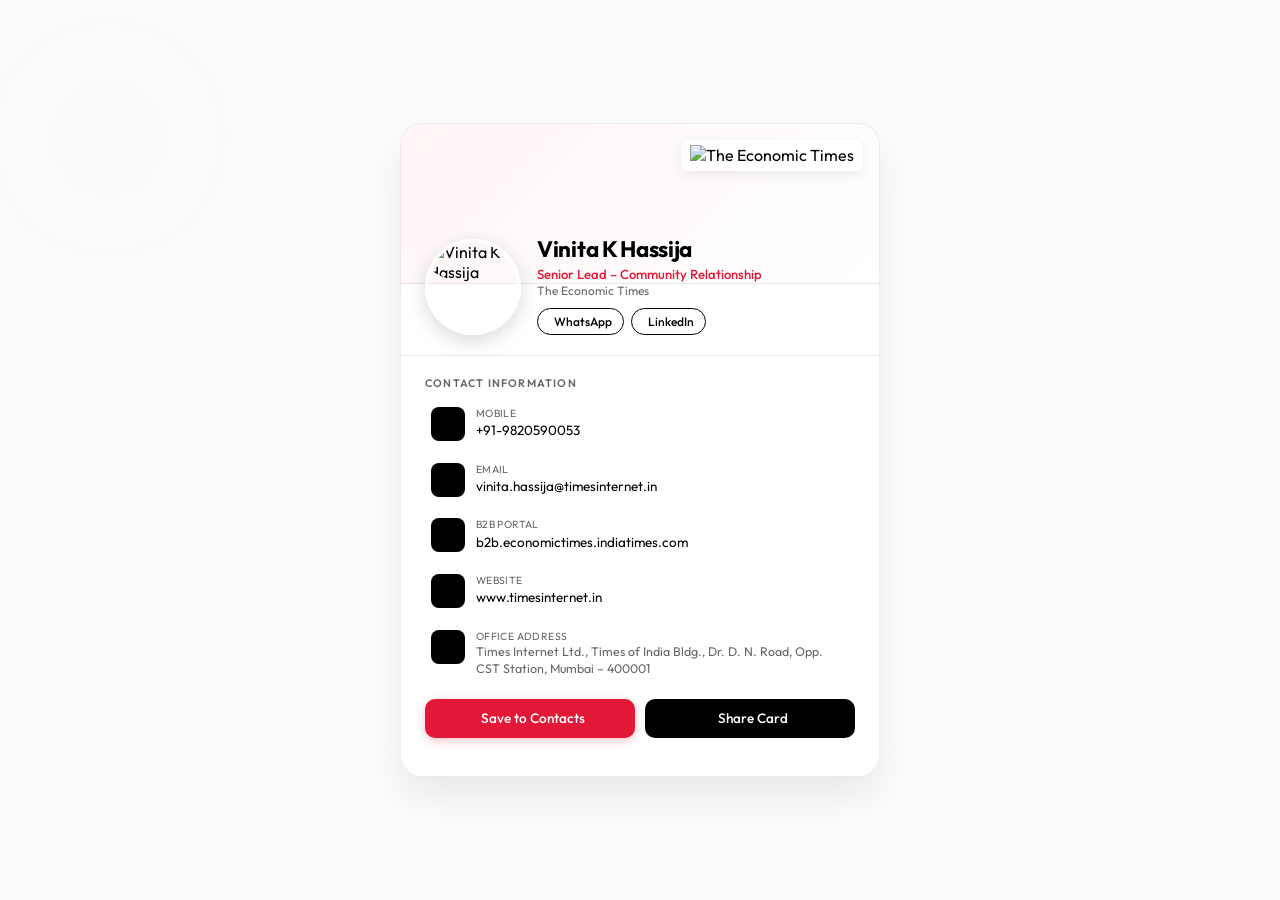
==== index.html @ 75faa5fb "Refine branding (remove Verticals) and optimize for no-scroll mobile layout" ====
<!DOCTYPE html>
<html lang="en">

<head>
    <meta charset="UTF-8">
    <meta name="viewport" content="width=device-width, initial-scale=1.0">
    <title>Vinita K Hassija - Digital Card</title>
    <meta name="description"
        content="Digital Visiting Card for Vinita K Hassija, Senior Lead - Community Relationship at The Economic Times.">
    
    <!-- Social Sharing Metadata -->
    <meta property="og:title" content="Vinita K Hassija - Digital Card">
    <meta property="og:description" content="Senior Lead - Community Relationship at The Economic Times.">
    <meta property="og:image" content="https://vinita-dc.vercel.app/profile.jpg">
    <meta property="og:url" content="https://vinita-dc.vercel.app/">
    <meta name="twitter:card" content="summary_large_image">

    <link rel="preconnect" href="https://fonts.googleapis.com">
    <link rel="preconnect" href="https://fonts.gstatic.com" crossorigin>
    <link href="https://fonts.googleapis.com/css2?family=Outfit:wght@300;400;500;600;700&display=swap" rel="stylesheet">
    <script src="https://unpkg.com/@phosphor-icons/web"></script>
    <link rel="stylesheet" href="index.css">
</head>

<body>

    <div class="bg-orb orb-1"></div>
    <div class="bg-orb orb-2"></div>

    <main class="card-wrapper">

        <!-- COVER PHOTO + PROFILE HEADER -->
        <div class="cover-section">
            <div class="cover-bg">
                <img src="https://vinita-dc.vercel.app/profile.jpg" alt="cover" class="cover-img-blur">
                <div class="cover-overlay"></div>
                <!-- ET Badge -->
                <div class="et-badge">
                    <img src="https://vinita-dc.vercel.app/et-logo.png" alt="The Economic Times"
                        class="et-logo-img-cover">
                </div>
            </div>

            <!-- Profile row: photo left + name/title right -->
            <div class="profile-row">
                <div class="avatar-wrap">
                    <img src="https://vinita-dc.vercel.app/profile.jpg" alt="Vinita K Hassija" class="avatar">
                </div>
                <div class="identity">
                    <h1 class="name">Vinita K Hassija</h1>
                    <h2 class="designation">Senior Lead – Community Relationship</h2>
                    <p class="department">The Economic Times</p>
                    <!-- Quick action pills -->
                    <div class="quick-pills">
                        <a href="https://wa.me/919820590053" target="_blank" class="pill pill-ghost">
                            <i class="ph ph-whatsapp-logo"></i> WhatsApp
                        </a>
                        <a href="https://www.linkedin.com/in/vinita-hassija-11175718" target="_blank"
                            class="pill pill-ghost">
                            <i class="ph ph-linkedin-logo"></i> LinkedIn
                        </a>
                    </div>
                </div>
            </div>
        </div>

        <!-- BODY: Two-column layout -->
        <div class="card-body">

            <!-- LEFT: Contact Details -->
            <div class="col-left">
                <div class="section-title">Contact Information</div>

                <div class="detail-item">
                    <div class="icon-box"><i class="ph ph-phone"></i></div>
                    <div class="detail-text">
                        <span class="label">Mobile</span>
                        <a href="tel:+919820590053" class="value">+91-9820590053</a>
                    </div>
                </div>

                <div class="detail-item">
                    <div class="icon-box"><i class="ph ph-envelope-simple"></i></div>
                    <div class="detail-text">
                        <span class="label">Email</span>
                        <a href="mailto:vinita.hassija@timesinternet.in"
                            class="value">vinita.hassija@timesinternet.in</a>
                    </div>
                </div>

                <div class="detail-item">
                    <div class="icon-box"><i class="ph ph-globe"></i></div>
                    <div class="detail-text">
                        <span class="label">B2B Portal</span>
                        <a href="https://b2b.economictimes.indiatimes.com/" target="_blank"
                            class="value">b2b.economictimes.indiatimes.com</a>
                    </div>
                </div>

                <div class="detail-item">
                    <div class="icon-box"><i class="ph ph-globe-simple"></i></div>
                    <div class="detail-text">
                        <span class="label">Website</span>
                        <a href="http://www.timesinternet.in" target="_blank" class="value">www.timesinternet.in</a>
                    </div>
                </div>

                <div class="detail-item">
                    <div class="icon-box"><i class="ph ph-map-pin"></i></div>
                    <div class="detail-text">
                        <span class="label">Office Address</span>
                        <span class="value address">Times Internet Ltd., Times of India Bldg., Dr. D. N. Road, Opp. CST
                            Station, Mumbai – 400001</span>
                    </div>
                </div>
                <div class="detail-item" style="border: none; margin-top: 1rem; padding: 0;">
                    <button id="saveContactBtn" class="cta-btn cta-primary" style="margin-bottom: 0.5rem;">
                        <i class="ph ph-user-plus"></i> Save to Contacts
                    </button>
                    <button id="shareCardBtn" class="cta-btn cta-secondary">
                        <i class="ph ph-share-network"></i> Share Card
                    </button>
                </div>
            </div>


        </div>

    </main>

    <script src="script.js"></script>
</body>

</html>
---- index.css ----
/* ===========================
   VINITAK.CSS — Layout 2
   Cover Photo + Two-Column
   =========================== */
* { margin: 0; padding: 0; box-sizing: border-box; }

:root {
    --red: #e31837;
    --red-dark: #b8142c;
    --bg: #fcfcfc;
    --card-bg: #ffffff;
    --border: rgba(0, 0, 0, 0.08);
    --text: #000000;
    --muted: #666666;
    --shadow: 0 20px 40px rgba(0, 0, 0, 0.08);
}

body {
    font-family: 'Outfit', sans-serif;
    background: var(--bg);
    color: var(--text);
    min-height: 100vh;
    display: flex;
    align-items: center;
    justify-content: center;
    -webkit-font-smoothing: antialiased;
    overflow-x: hidden;
    position: relative;
}

a { color: inherit; text-decoration: none; }

/* Orbs */
.bg-orb {
    position: fixed; border-radius: 50%; filter: blur(90px);
    z-index: -1; opacity: 0.45;
    animation: float 12s infinite ease-in-out alternate;
}
.orb-1 {
    width: 420px; height: 420px;
    background: radial-gradient(circle, rgba(227,24,55,0.06) 0%, transparent 70%);
    top: -8%; left: -8%;
}
.orb-2 {
    width: 480px; height: 480px;
    background: radial-gradient(circle, rgba(0,0,0,0.03) 0%, transparent 70%);
    bottom: -10%; right: -8%;
    animation-delay: -6s;
}
@keyframes float {
    to { transform: translate(25px, 35px) scale(1.07); }
}

/* Card wrapper */
.card-wrapper {
    width: 100%;
    max-width: 480px; /* Tightened from 720px for a cleaner single-column look */
    background: var(--card-bg);
    border: 1px solid var(--border);
    border-radius: 22px;
    overflow: hidden;
    box-shadow: var(--shadow);
    margin: 1.5rem 1rem;
    animation: rise 0.6s cubic-bezier(0.16, 1, 0.3, 1);
}
@keyframes rise {
    from { opacity: 0; transform: translateY(36px); }
    to   { opacity: 1; transform: translateY(0); }
}

/* ---- COVER SECTION ---- */
.cover-section {
    position: relative;
}

.cover-bg {
    height: 160px;
    position: relative;
    overflow: hidden;
    background: linear-gradient(135deg, #fff5f6 0%, #ffffff 100%);
    border-bottom: 1px solid var(--border);
}

.cover-img-blur {
    display: none;
}

.cover-overlay {
    position: absolute; inset: 0;
    background: radial-gradient(circle at top right, rgba(255,255,255,0.1), transparent);
}

/* ET Badge */
.et-badge {
    position: absolute;
    top: 1rem; right: 1rem;
    z-index: 2;
    background: #ffffff;
    padding: 0.3rem 0.55rem;
    border-radius: 6px;
    box-shadow: 0 4px 12px rgba(0,0,0,0.08);
}

/* ET Logo image */
.et-logo-img-cover {
    height: 22px;
    width: auto;
    display: block;
}

/* Profile row (overlaps cover) */
.profile-row {
    display: flex;
    margin-top: -48px; /* Slightly adjusted for better alignment */
    align-items: center; /* Center-align photo with name text */
    gap: 1rem;
    padding: 0 1.5rem 1rem;
    position: relative;
    z-index: 2;
}

.avatar-wrap {
    width: 96px; height: 96px;
    flex-shrink: 0;
    border-radius: 50%;
    border: 3px solid #ffffff;
    overflow: hidden;
    box-shadow: 0 6px 20px rgba(0,0,0,0.15);
}
.avatar {
    width: 100%; height: 100%;
    object-fit: cover;
    object-position: center;
    border-radius: 50%;
}

.identity {
    padding-bottom: 4px;
    flex: 1;
}
.name {
    font-size: 1.4rem;
    font-weight: 700;
    letter-spacing: -0.3px;
    line-height: 1.2;
    margin-bottom: 0.2rem;
}
.designation {
    font-size: 0.82rem;
    font-weight: 500;
    color: var(--red);
    margin-bottom: 0.1rem;
}
.department {
    font-size: 0.75rem;
    color: var(--muted);
    margin-bottom: 0.6rem;
}

/* Quick pills */
.quick-pills {
    display: flex;
    flex-wrap: wrap;
    gap: 0.4rem;
}
@media (max-width: 560px) {
    .quick-pills {
        display: grid;
        grid-template-columns: 1fr 1fr;
        gap: 0.5rem;
    }
    .pill {
        justify-content: center;
        padding: 0.5rem;
    }
}
.pill {
    display: inline-flex;
    align-items: center;
    gap: 0.3rem;
    padding: 0.3rem 0.7rem;
    border-radius: 20px;
    font-size: 0.75rem;
    font-weight: 500;
    transition: all 0.25s;
}
.pill i { 
    font-size: 0.9rem;
    color: inherit; /* Ensure icon uses parent text color */
}
.pill-red {
    background: var(--red);
    color: white;
}
.pill-red:hover { background: var(--red-dark); }
.pill-ghost {
    background: #ffffff;
    border: 1.5px solid #000000;
    color: #000000;
}
.pill-ghost:hover { background: #000000; color: #ffffff; }

/* Horizontal rule */
.card-body {
    display: grid;
    grid-template-columns: 1fr; /* Single column for clean desktop look */
    gap: 0;
    border-top: 1px solid var(--border);
}

/* ---- LEFT COLUMN ---- */
.col-left {
    padding: 1.25rem 1.5rem;
}

/* ---- RIGHT COLUMN ---- */
.col-right {
    padding: 1.25rem 1.5rem 1.25rem 1.25rem;
    display: flex;
    flex-direction: column;
}

.section-title {
    font-size: 0.68rem;
    text-transform: uppercase;
    letter-spacing: 1.2px;
    color: var(--muted);
    margin-bottom: 0.75rem;
    font-weight: 600;
}

/* Detail rows */
.detail-item {
    display: flex;
    align-items: flex-start;
    gap: 0.65rem;
    margin-bottom: 0.65rem;
    padding: 0.35rem 0.4rem;
    border-radius: 9px;
    transition: background 0.2s;
}
.detail-item:hover { background: rgba(0,0,0,0.03); }

.icon-box {
    width: 34px; height: 34px;
    display: flex; align-items: center; justify-content: center;
    background: #000000;
    border-radius: 8px;
    color: #ffffff;
    font-size: 1.1rem;
    flex-shrink: 0;
}
.detail-text { display: flex; flex-direction: column; gap: 0.08rem; }
.label {
    font-size: 0.65rem;
    color: var(--muted);
    text-transform: uppercase;
    letter-spacing: 0.4px;
}
.value {
    font-size: 0.84rem;
    color: var(--text);
    line-height: 1.35;
    transition: color 0.2s;
}
a.value:hover { color: var(--red); }
.value.address { font-size: 0.78rem; color: var(--muted); }

/* Social grid */
.social-grid {
    display: grid;
    grid-template-columns: 1fr 1fr;
    gap: 0.5rem;
}
.social-tile {
    display: flex;
    align-items: center;
    gap: 0.5rem;
    padding: 0.5rem 0.65rem;
    background: #ffffff;
    border: 1.5px solid #000000;
    border-radius: 10px;
    font-size: 0.78rem;
    color: #000000;
    transition: all 0.25s;
}
.social-tile i { font-size: 1.1rem; color: #000000; }
.social-tile:hover {
    background: var(--red);
    border-color: var(--red);
    color: white;
    transform: translateY(-2px);
    box-shadow: 0 4px 12px rgba(227,24,55,0.3);
}
.social-tile:hover i { color: white; }

/* CTA buttons */
.cta-btn {
    width: 100%;
    padding: 0.65rem;
    border-radius: 10px;
    font-family: inherit;
    font-size: 0.85rem;
    font-weight: 500;
    cursor: pointer;
    display: flex;
    align-items: center;
    justify-content: center;
    gap: 0.4rem;
    border: none;
    margin-bottom: 0.5rem;
    transition: all 0.25s;
}
.cta-primary {
    background: var(--red);
    color: white;
    box-shadow: 0 3px 10px rgba(227,24,55,0.25);
}
.cta-primary:hover {
    background: var(--red-dark);
    box-shadow: 0 5px 14px rgba(227,24,55,0.4);
}
.cta-secondary {
    background: #000000;
    color: #ffffff;
    border: none;
}
.cta-secondary:hover { background: #333333; }

/* Switch layout link */
.switch-link {
    display: flex;
    align-items: center;
    justify-content: center;
    gap: 0.35rem;
    margin-top: auto;
    padding-top: 0.75rem;
    font-size: 0.75rem;
    color: var(--muted);
    transition: color 0.2s;
}
.switch-link:hover { color: var(--red); }

/* ---- RESPONSIVE ---- */
@media (max-width: 560px) {
    .card-body {
        grid-template-columns: 1fr;
    }
    .col-left { border-right: none; border-bottom: 1px solid var(--border); padding: 1rem 1.25rem; }
    .col-right { padding: 1rem 1.25rem; }
    
    .profile-row { 
        flex-wrap: wrap;
        align-items: center;
        padding: 0 1.25rem 0.75rem; /* Reduced bottom padding */
        margin-top: -45px; /* Slightly less overlap to save space */
    }
    .avatar-wrap {
        width: 80px; height: 80px;
        border-width: 2px;
    }
    .identity {
        padding-bottom: 0;
        margin-top: -45px; /* Adjusted to match profile row */
        color: #ffffff;
    }
    .identity .name { color: #000000; }
    .identity .designation { color: var(--red); }
    .identity .department { color: #555555; }

    .name { font-size: 1.25rem; }
    .designation { font-size: 0.75rem; }
    .department { font-size: 0.7rem; }
    
    .quick-pills {
        width: 100%;
        display: flex;
        gap: 0.5rem;
        margin-top: 1rem;
    }
    .pill {
        justify-content: center;
        padding: 0.55rem;
    }
    
    .card-wrapper { 
        margin: 0; 
        border-radius: 0; 
        max-width: 100%; 
        max-height: 100vh;
        display: flex;
        flex-direction: column;
    }
    .card-body {
        overflow-y: hidden; /* Prevent body scroll */
    }
    .col-left {
        padding: 0.75rem 1.25rem; /* Reduced padding */
    }
    .detail-item {
        margin-bottom: 0.4rem; /* Tighter items */
    }
}
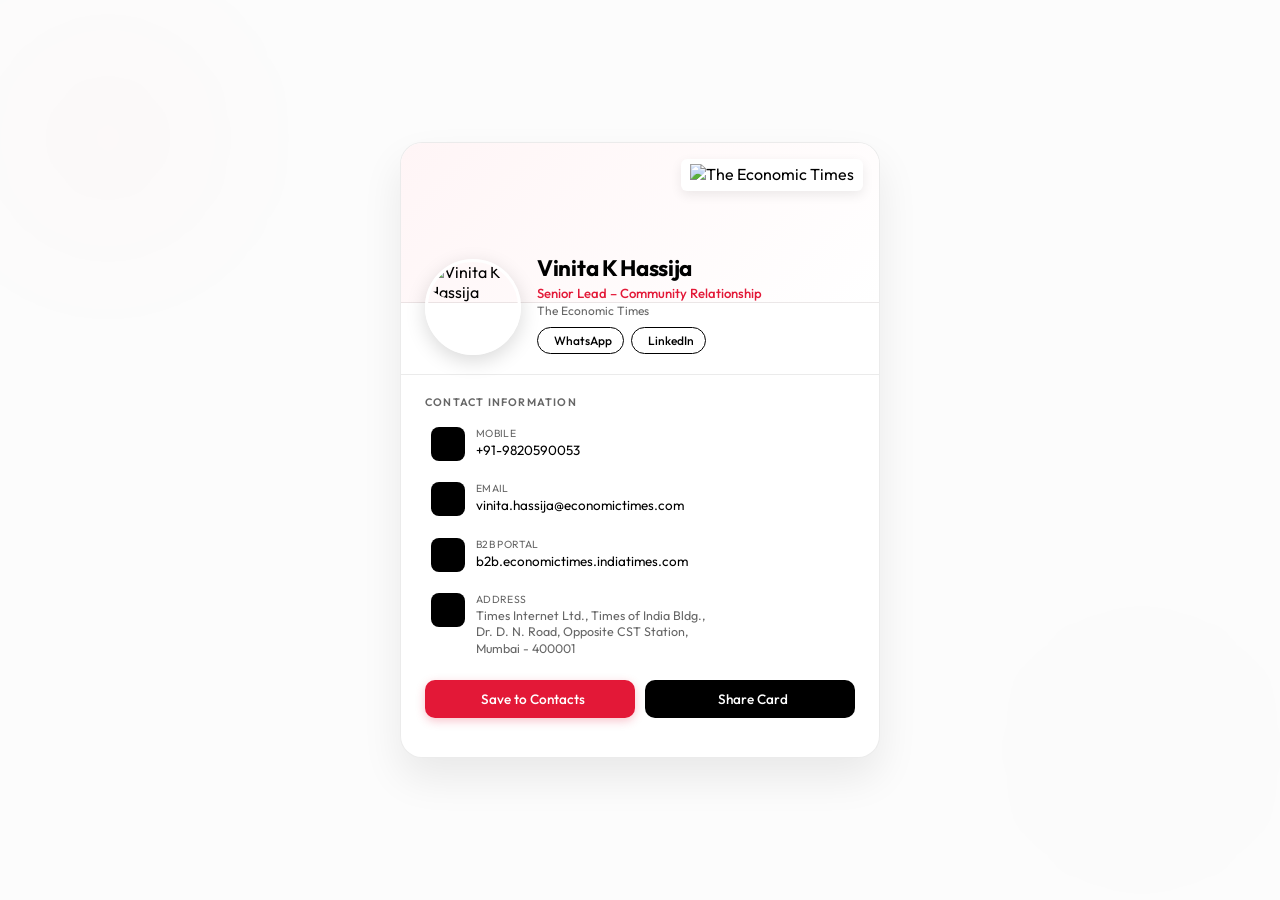
==== commit 735a0168: "Update email domain to economictimes.com, remove timesinternet.in links, and update address formatti" ====
--- a/index.html
+++ b/index.html
@@ -83,8 +83,8 @@
                     <div class="icon-box"><i class="ph ph-envelope-simple"></i></div>
                     <div class="detail-text">
                         <span class="label">Email</span>
-                        <a href="mailto:vinita.hassija@timesinternet.in"
-                            class="value">vinita.hassija@timesinternet.in</a>
+                        <a href="mailto:vinita.hassija@economictimes.com"
+                            class="value">vinita.hassija@economictimes.com</a>
                     </div>
                 </div>
 
@@ -97,20 +97,13 @@
                     </div>
                 </div>
 
-                <div class="detail-item">
-                    <div class="icon-box"><i class="ph ph-globe-simple"></i></div>
-                    <div class="detail-text">
-                        <span class="label">Website</span>
-                        <a href="http://www.timesinternet.in" target="_blank" class="value">www.timesinternet.in</a>
-                    </div>
-                </div>
 
                 <div class="detail-item">
                     <div class="icon-box"><i class="ph ph-map-pin"></i></div>
                     <div class="detail-text">
-                        <span class="label">Office Address</span>
-                        <span class="value address">Times Internet Ltd., Times of India Bldg., Dr. D. N. Road, Opp. CST
-                            Station, Mumbai – 400001</span>
+                        <span class="label">Address</span>
+                        <span class="value address">Times Internet Ltd., Times of India Bldg.,<br>Dr. D. N. Road,
+                            Opposite CST Station,<br>Mumbai - 400001</span>
                     </div>
                 </div>
                 <div class="detail-item" style="border: none; margin-top: 1rem; padding: 0;">
--- a/index.css
+++ b/index.css
@@ -387,9 +387,11 @@
         margin: 0; 
         border-radius: 0; 
         max-width: 100%; 
+        height: 100vh; /* Fixed height for one-view */
         max-height: 100vh;
         display: flex;
         flex-direction: column;
+        overflow: hidden; /* Prevent scroll */
     }
     .card-body {
         overflow-y: hidden; /* Prevent body scroll */
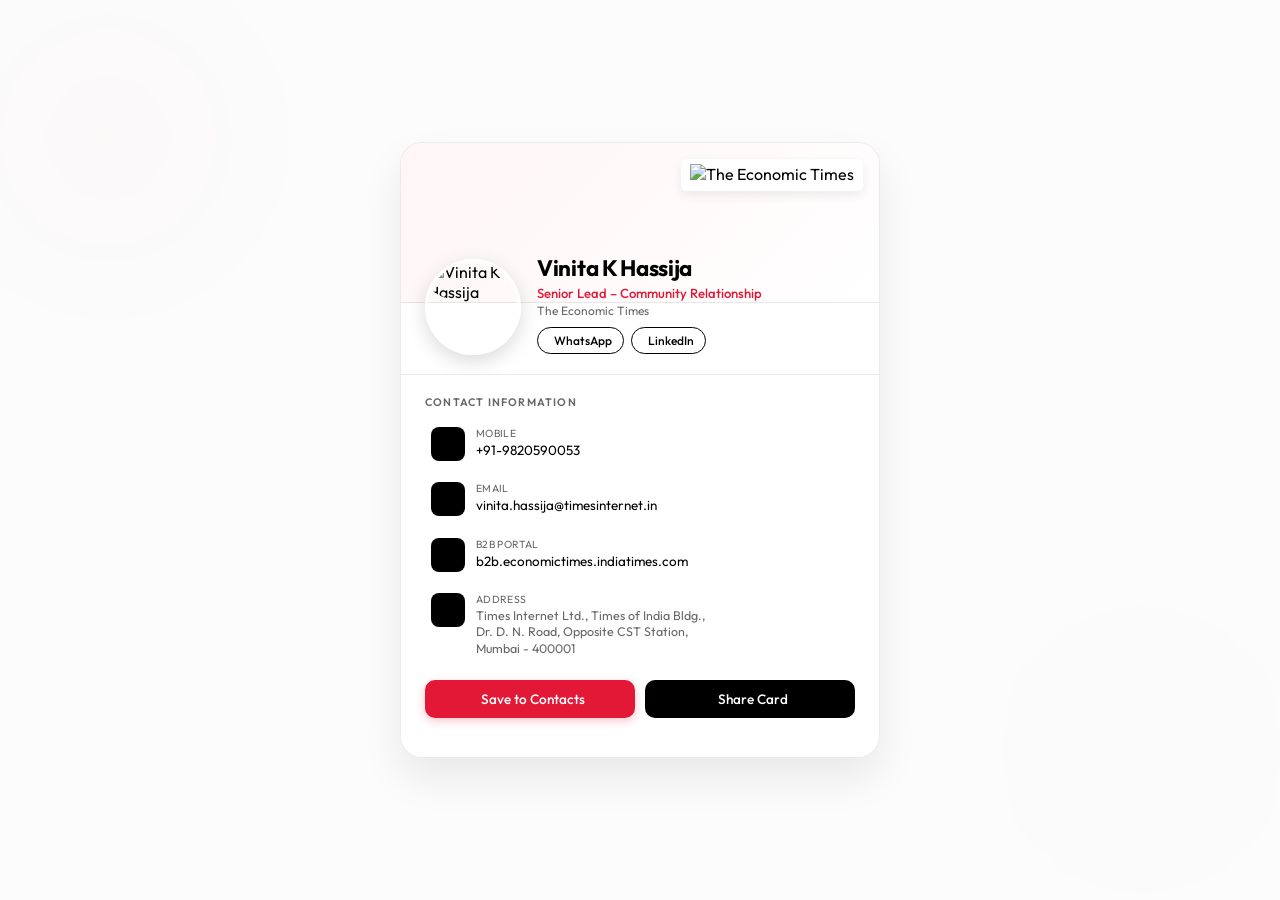
==== commit 31eb8b9d: "fix: update email to vinita.hassija@timesinternet.in on both pages" ====
--- a/index.html
+++ b/index.html
@@ -83,8 +83,8 @@
                     <div class="icon-box"><i class="ph ph-envelope-simple"></i></div>
                     <div class="detail-text">
                         <span class="label">Email</span>
-                        <a href="mailto:vinita.hassija@economictimes.com"
-                            class="value">vinita.hassija@economictimes.com</a>
+                        <a href="mailto:vinita.hassija@timesinternet.in"
+                            class="value">vinita.hassija@timesinternet.in</a>
                     </div>
                 </div>
 
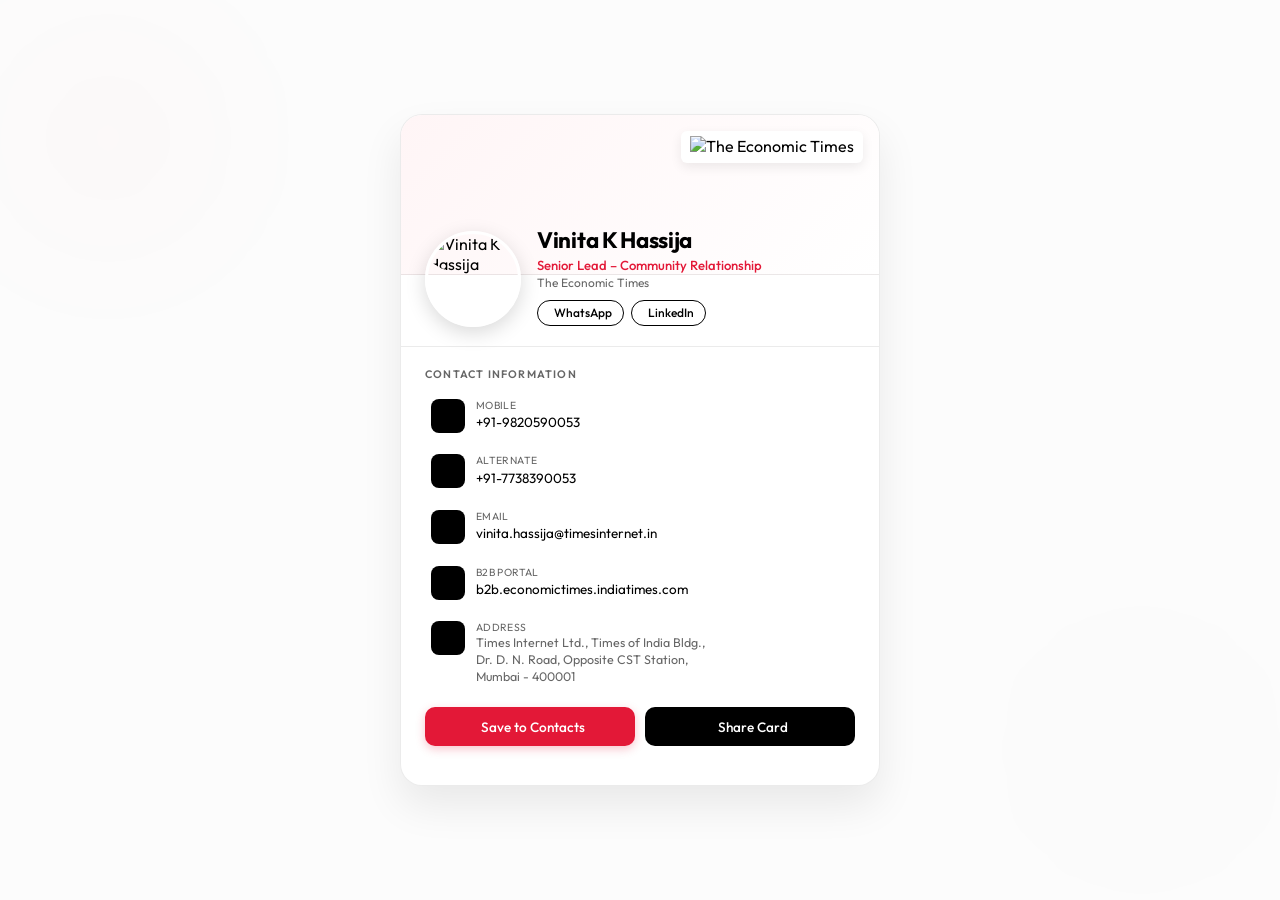
==== commit f98893ca: "Add alternate number 7738390053 to both pages" ====
--- a/index.html
+++ b/index.html
@@ -80,6 +80,14 @@
                 </div>
 
                 <div class="detail-item">
+                    <div class="icon-box"><i class="ph ph-phone-call"></i></div>
+                    <div class="detail-text">
+                        <span class="label">Alternate</span>
+                        <a href="tel:+917738390053" class="value">+91-7738390053</a>
+                    </div>
+                </div>
+
+                <div class="detail-item">
                     <div class="icon-box"><i class="ph ph-envelope-simple"></i></div>
                     <div class="detail-text">
                         <span class="label">Email</span>
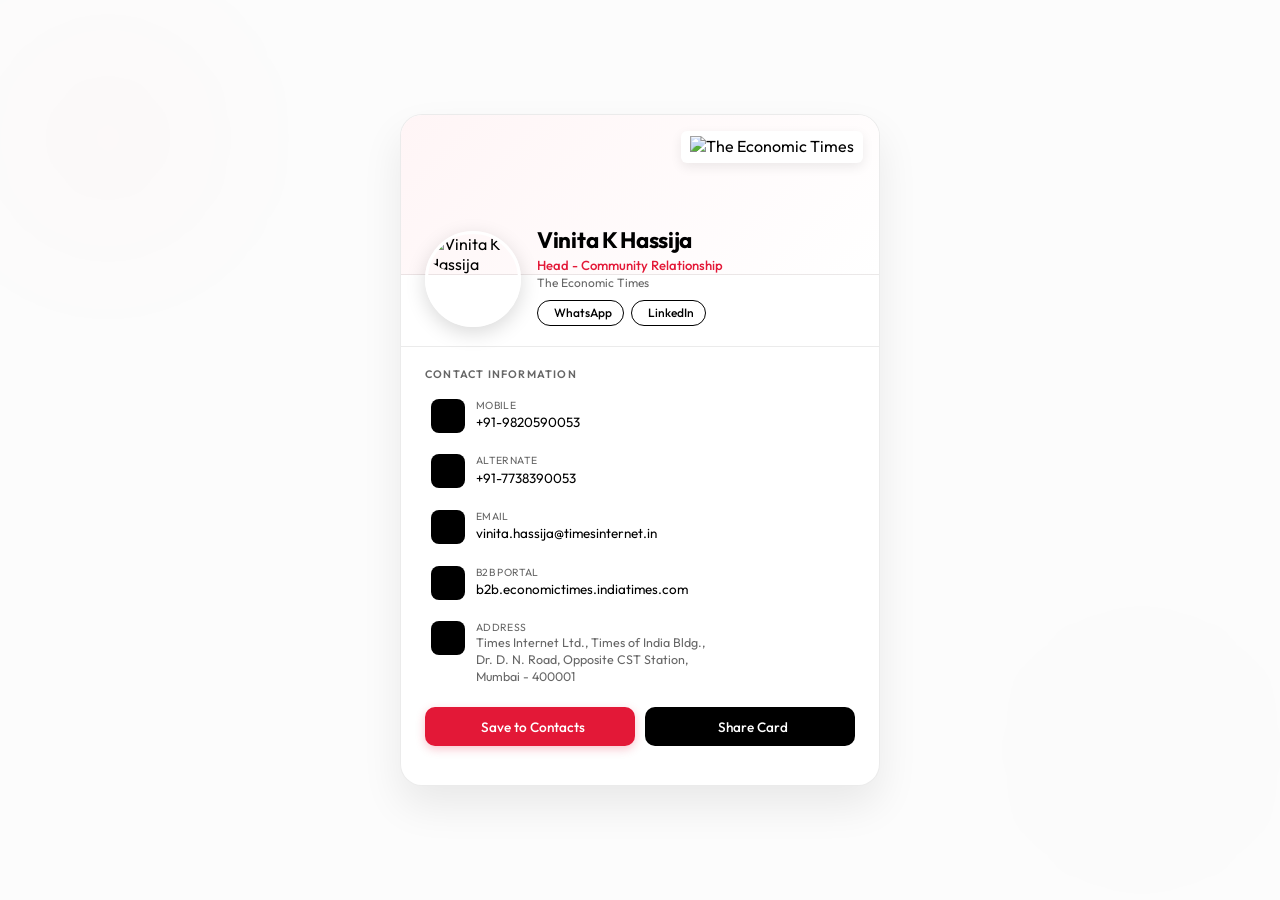
==== commit 0c1e22bc: "Update designation to Head - Community Relationship" ====
--- a/index.html
+++ b/index.html
@@ -6,11 +6,11 @@
     <meta name="viewport" content="width=device-width, initial-scale=1.0">
     <title>Vinita K Hassija - Digital Card</title>
     <meta name="description"
-        content="Digital Visiting Card for Vinita K Hassija, Senior Lead - Community Relationship at The Economic Times.">
+        content="Digital Visiting Card for Vinita K Hassija, Head - Community Relationship at The Economic Times.">
     
     <!-- Social Sharing Metadata -->
     <meta property="og:title" content="Vinita K Hassija - Digital Card">
-    <meta property="og:description" content="Senior Lead - Community Relationship at The Economic Times.">
+    <meta property="og:description" content="Head - Community Relationship at The Economic Times.">
     <meta property="og:image" content="https://vinita-dc.vercel.app/profile.jpg">
     <meta property="og:url" content="https://vinita-dc.vercel.app/">
     <meta name="twitter:card" content="summary_large_image">
@@ -48,7 +48,7 @@
                 </div>
                 <div class="identity">
                     <h1 class="name">Vinita K Hassija</h1>
-                    <h2 class="designation">Senior Lead – Community Relationship</h2>
+                    <h2 class="designation">Head - Community Relationship</h2>
                     <p class="department">The Economic Times</p>
                     <!-- Quick action pills -->
                     <div class="quick-pills">
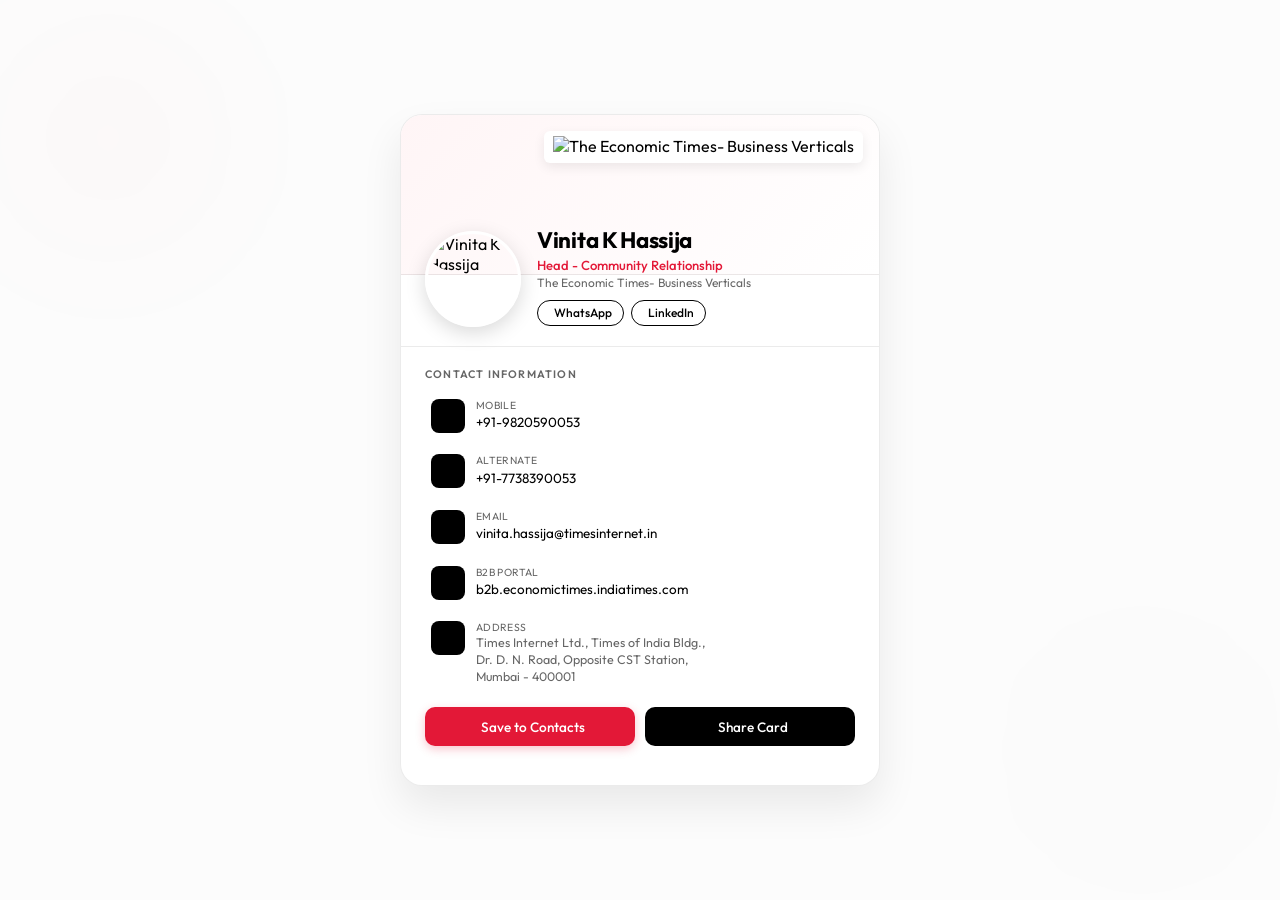
==== commit 0c4791af: "Update company name to The Economic Times- Business Verticals" ====
--- a/index.html
+++ b/index.html
@@ -6,11 +6,11 @@
     <meta name="viewport" content="width=device-width, initial-scale=1.0">
     <title>Vinita K Hassija - Digital Card</title>
     <meta name="description"
-        content="Digital Visiting Card for Vinita K Hassija, Head - Community Relationship at The Economic Times.">
+        content="Digital Visiting Card for Vinita K Hassija, Head - Community Relationship at The Economic Times- Business Verticals.">
     
     <!-- Social Sharing Metadata -->
     <meta property="og:title" content="Vinita K Hassija - Digital Card">
-    <meta property="og:description" content="Head - Community Relationship at The Economic Times.">
+    <meta property="og:description" content="Head - Community Relationship at The Economic Times- Business Verticals.">
     <meta property="og:image" content="https://vinita-dc.vercel.app/profile.jpg">
     <meta property="og:url" content="https://vinita-dc.vercel.app/">
     <meta name="twitter:card" content="summary_large_image">
@@ -36,7 +36,7 @@
                 <div class="cover-overlay"></div>
                 <!-- ET Badge -->
                 <div class="et-badge">
-                    <img src="https://vinita-dc.vercel.app/et-logo.png" alt="The Economic Times"
+                    <img src="https://vinita-dc.vercel.app/et-logo.png" alt="The Economic Times- Business Verticals"
                         class="et-logo-img-cover">
                 </div>
             </div>
@@ -49,7 +49,7 @@
                 <div class="identity">
                     <h1 class="name">Vinita K Hassija</h1>
                     <h2 class="designation">Head - Community Relationship</h2>
-                    <p class="department">The Economic Times</p>
+                    <p class="department">The Economic Times- Business Verticals</p>
                     <!-- Quick action pills -->
                     <div class="quick-pills">
                         <a href="https://wa.me/919820590053" target="_blank" class="pill pill-ghost">
